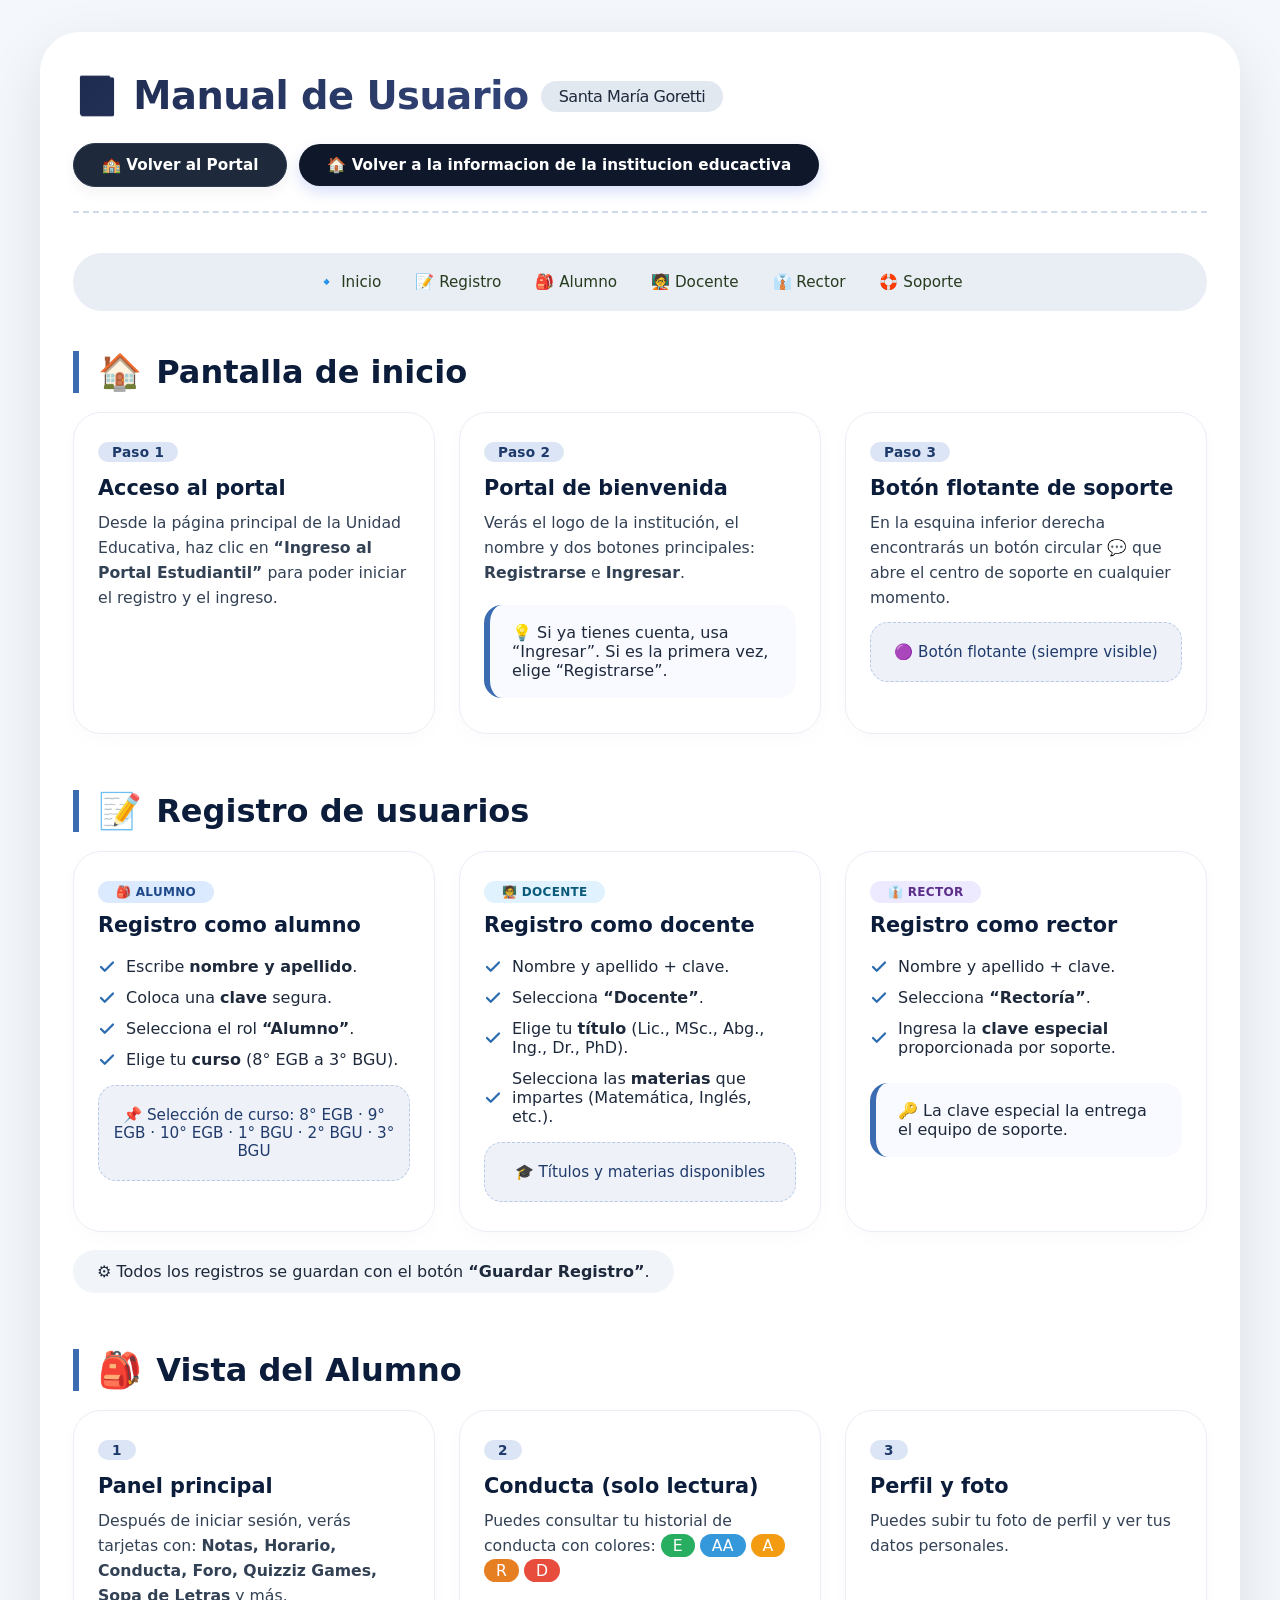
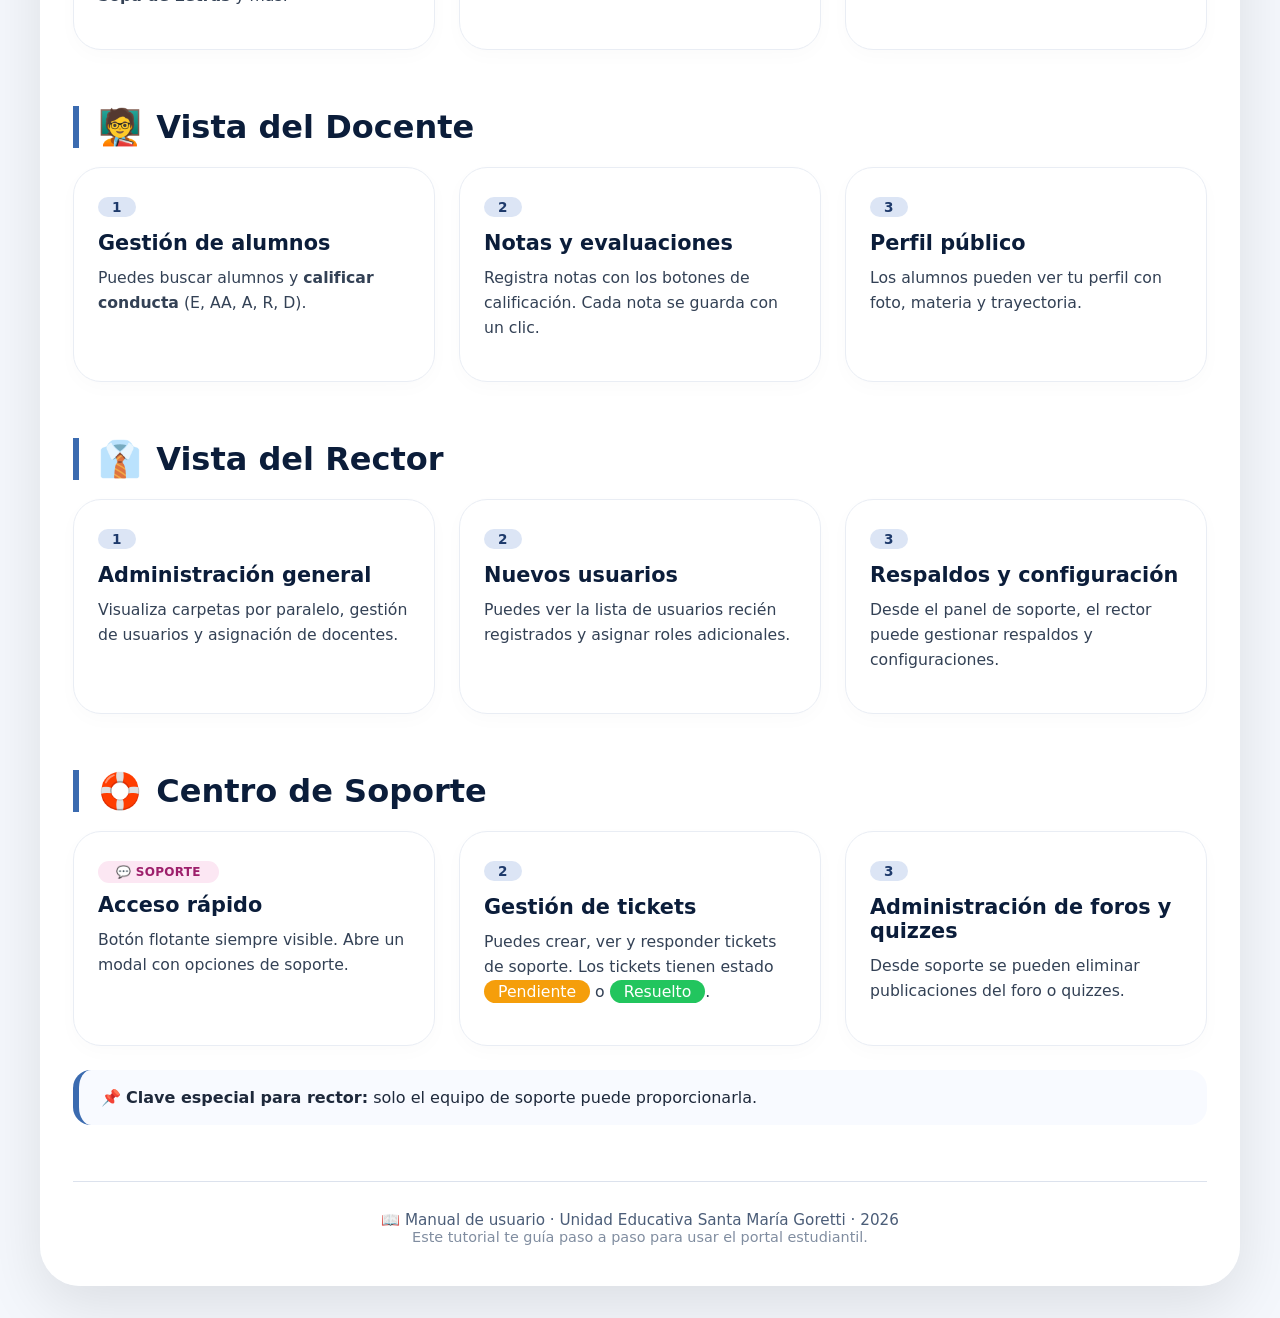
==== project/manual_usuario.html @ 56090a3a "manual" ====
<!DOCTYPE html>
<html lang="es">
<head>
  <meta charset="UTF-8">
  <meta name="viewport" content="width=device-width, initial-scale=1.0">
  <title>Manual de Usuario · Santa María Goretti</title>
<link rel="icon" type="image/png" href="img/manual_usuario.png">
<link rel="stylesheet" href="css/manual.css">
</head>
<body>
  <div class="manual-wrapper">

    <!-- HEADER -->
    <header class="manual-header">
      <h1>
        📘 Manual de Usuario
        <small>Santa María Goretti</small>
      </h1>
      <div class="botones-header">
        <a href="proyecto_F.html" class="btn-volver">🏫 Volver al Portal</a>
        <a href="index.html" class="btn-index">🏠 Volver a la informacion de la institucion educactiva</a>
      </div>
    </header>

    <!-- ÍNDICE RÁPIDO -->
    <nav class="indice">
      <a href="#inicio">🔹 Inicio</a>
      <a href="#registro">📝 Registro</a>
      <a href="#alumno">🎒 Alumno</a>
      <a href="#docente">🧑‍🏫 Docente</a>
      <a href="#rector">👔 Rector</a>
      <a href="#soporte">🛟 Soporte</a>
    </nav>

    <!-- ======== SECCIÓN 1: INICIO ======== -->
    <section id="inicio" class="seccion-manual">
      <h2><span class="emoji">🏠</span> Pantalla de inicio</h2>
      <div class="grid-tutorial">
        <div class="card-paso">
          <span class="numero">Paso 1</span>
          <h3>Acceso al portal</h3>
          <p>Desde la página principal de la Unidad Educativa, haz clic en <strong>“Ingreso al Portal Estudiantil”</strong> para poder iniciar el registro y el ingreso.</p>
        </div>
        <div class="card-paso">
          <span class="numero">Paso 2</span>
          <h3>Portal de bienvenida</h3>
          <p>Verás el logo de la institución, el nombre y dos botones principales: <strong>Registrarse</strong> e <strong>Ingresar</strong>.</p>
          <div class="destacado">
            💡 Si ya tienes cuenta, usa “Ingresar”. Si es la primera vez, elige “Registrarse”.
          </div>
        </div>
        <div class="card-paso">
          <span class="numero">Paso 3</span>
          <h3>Botón flotante de soporte</h3>
          <p>En la esquina inferior derecha encontrarás un botón circular <strong>💬</strong> que abre el centro de soporte en cualquier momento.</p>
          <div class="img-placeholder">
            🟣 Botón flotante (siempre visible)
          </div>
        </div>
      </div>
    </section>

    <!-- ======== SECCIÓN 2: REGISTRO ======== -->
    <section id="registro" class="seccion-manual">
      <h2><span class="emoji">📝</span> Registro de usuarios</h2>
      <div class="grid-tutorial">
        <div class="card-paso">
          <span class="badge-rol badge-alumno">🎒 Alumno</span>
          <h3>Registro como alumno</h3>
          <ul class="list-check">
            <li>Escribe <strong>nombre y apellido</strong>.</li>
            <li>Coloca una <strong>clave</strong> segura.</li>
            <li>Selecciona el rol <strong>“Alumno”</strong>.</li>
            <li>Elige tu <strong>curso</strong> (8° EGB a 3° BGU).</li>
          </ul>
          <div class="img-placeholder">
            📌 Selección de curso: 8° EGB · 9° EGB · 10° EGB · 1° BGU · 2° BGU · 3° BGU
          </div>
        </div>
        <div class="card-paso">
          <span class="badge-rol badge-docente">🧑‍🏫 Docente</span>
          <h3>Registro como docente</h3>
          <ul class="list-check">
            <li>Nombre y apellido + clave.</li>
            <li>Selecciona <strong>“Docente”</strong>.</li>
            <li>Elige tu <strong>título</strong> (Lic., MSc., Abg., Ing., Dr., PhD).</li>
            <li>Selecciona las <strong>materias</strong> que impartes (Matemática, Inglés, etc.).</li>
          </ul>
          <div class="img-placeholder">
            🎓 Títulos y materias disponibles
          </div>
        </div>
        <div class="card-paso">
          <span class="badge-rol badge-rector">👔 Rector</span>
          <h3>Registro como rector</h3>
          <ul class="list-check">
            <li>Nombre y apellido + clave.</li>
            <li>Selecciona <strong>“Rectoría”</strong>.</li>
            <li>Ingresa la <strong>clave especial</strong> proporcionada por soporte.</li>
          </ul>
          <div class="destacado">
            🔑 La clave especial la entrega el equipo de soporte.
          </div>
        </div>
      </div>
      <div style="margin-top: 18px; background: #f1f5f9; border-radius: 40px; padding: 12px 24px; display: inline-block;">
        ⚙️ Todos los registros se guardan con el botón <strong>“Guardar Registro”</strong>.
      </div>
    </section>

    <!-- ======== SECCIÓN 3: ALUMNO ======== -->
    <section id="alumno" class="seccion-manual">
      <h2><span class="emoji">🎒</span> Vista del Alumno</h2>
      <div class="grid-tutorial">
        <div class="card-paso">
          <span class="numero">1</span>
          <h3>Panel principal</h3>
          <p>Después de iniciar sesión, verás tarjetas con: <strong>Notas, Horario, Conducta, Foro, Quizziz Games, Sopa de Letras</strong> y más.</p>
        </div>
        <div class="card-paso">
          <span class="numero">2</span>
          <h3>Conducta (solo lectura)</h3>
          <p>Puedes consultar tu historial de conducta con colores: <span style="background:#27ae60; color:white; padding:2px 12px; border-radius:30px;">E</span> <span style="background:#3498db; color:white; padding:2px 12px; border-radius:30px;">AA</span> <span style="background:#f39c12; color:white; padding:2px 12px; border-radius:30px;">A</span> <span style="background:#e67e22; color:white; padding:2px 12px; border-radius:30px;">R</span> <span style="background:#e74c3c; color:white; padding:2px 12px; border-radius:30px;">D</span></p>
        </div>
        <div class="card-paso">
          <span class="numero">3</span>
          <h3>Perfil y foto</h3>
          <p>Puedes subir tu foto de perfil y ver tus datos personales.</p>
        </div>
      </div>
    </section>

    <!-- ======== SECCIÓN 4: DOCENTE ======== -->
    <section id="docente" class="seccion-manual">
      <h2><span class="emoji">🧑‍🏫</span> Vista del Docente</h2>
      <div class="grid-tutorial">
        <div class="card-paso">
          <span class="numero">1</span>
          <h3>Gestión de alumnos</h3>
          <p>Puedes buscar alumnos y <strong>calificar conducta</strong> (E, AA, A, R, D).</p>
        </div>
        <div class="card-paso">
          <span class="numero">2</span>
          <h3>Notas y evaluaciones</h3>
          <p>Registra notas con los botones de calificación. Cada nota se guarda con un clic.</p>
        </div>
        <div class="card-paso">
          <span class="numero">3</span>
          <h3>Perfil público</h3>
          <p>Los alumnos pueden ver tu perfil con foto, materia y trayectoria.</p>
        </div>
      </div>
    </section>

    <!-- ======== SECCIÓN 5: RECTOR ======== -->
    <section id="rector" class="seccion-manual">
      <h2><span class="emoji">👔</span> Vista del Rector</h2>
      <div class="grid-tutorial">
        <div class="card-paso">
          <span class="numero">1</span>
          <h3>Administración general</h3>
          <p>Visualiza carpetas por paralelo, gestión de usuarios y asignación de docentes.</p>
        </div>
        <div class="card-paso">
          <span class="numero">2</span>
          <h3>Nuevos usuarios</h3>
          <p>Puedes ver la lista de usuarios recién registrados y asignar roles adicionales.</p>
        </div>
        <div class="card-paso">
          <span class="numero">3</span>
          <h3>Respaldos y configuración</h3>
          <p>Desde el panel de soporte, el rector puede gestionar respaldos y configuraciones.</p>
        </div>
      </div>
    </section>

    <!-- ======== SECCIÓN 6: SOPORTE ======== -->
    <section id="soporte" class="seccion-manual">
      <h2><span class="emoji">🛟</span> Centro de Soporte</h2>
      <div class="grid-tutorial">
        <div class="card-paso">
          <span class="badge-rol badge-soporte">💬 Soporte</span>
          <h3>Acceso rápido</h3>
          <p>Botón flotante siempre visible. Abre un modal con opciones de soporte.</p>
        </div>
        <div class="card-paso">
          <span class="numero">2</span>
          <h3>Gestión de tickets</h3>
          <p>Puedes crear, ver y responder tickets de soporte. Los tickets tienen estado <span style="background:#f59e0b; color:white; padding:2px 14px; border-radius:30px;">Pendiente</span> o <span style="background:#22c55e; color:white; padding:2px 14px; border-radius:30px;">Resuelto</span>.</p>
        </div>
        <div class="card-paso">
          <span class="numero">3</span>
          <h3>Administración de foros y quizzes</h3>
          <p>Desde soporte se pueden eliminar publicaciones del foro o quizzes.</p>
        </div>
      </div>
      <div class="destacado" style="margin-top:24px;">
        📌 <strong>Clave especial para rector:</strong> solo el equipo de soporte puede proporcionarla.
      </div>
    </section>

    <!-- FOOTER -->
    <footer class="manual-footer">
      <p>📖 Manual de usuario · Unidad Educativa Santa María Goretti · 2026</p>
      <p style="font-size:0.9rem; opacity:0.7;">Este tutorial te guía paso a paso para usar el portal estudiantil.</p>
    </footer>
  </div>


</body>
</html>
---- project/css/manual.css ----
/* ====================================================
       ESTILOS MANUAL DE USUARIO
       (se puede copiar en un archivo manual_usuario.css)
       ==================================================== */
    * {
      margin: 0;
      padding: 0;
      box-sizing: border-box;
    }

    body {
      font-family: 'Segoe UI', Roboto, system-ui, -apple-system, sans-serif;
      background: #f4f7fc;
      color: #1e293b;
      padding: 2rem 1rem;
      min-height: 100vh;
      display: flex;
      flex-direction: column;
      align-items: center;
    }

    .manual-wrapper {
      max-width: 1200px;
      width: 100%;
      background: rgba(255, 255, 255, 0.92);
      backdrop-filter: blur(4px);
      border-radius: 40px;
      padding: 2.5rem 2rem;
      box-shadow: 0 20px 60px rgba(0, 0, 0, 0.10);
      border: 1px solid rgba(255, 255, 255, 0.3);
    }

    /* encabezado */
    .manual-header {
      display: flex;
      flex-wrap: wrap;
      align-items: center;
      justify-content: space-between;
      gap: 1.5rem;
      margin-bottom: 2.5rem;
      padding-bottom: 1.5rem;
      border-bottom: 2px dashed #d0d9e8;
    }

    .manual-header h1 {
      font-size: 2.4rem;
      font-weight: 700;
      background: linear-gradient(135deg, #1e2b4f, #3b4f8a);
      -webkit-background-clip: text;
      -webkit-text-fill-color: transparent;
      background-clip: text;
      letter-spacing: -0.5px;
      display: flex;
      align-items: center;
      gap: 12px;
    }

    .manual-header h1 small {
      font-size: 1rem;
      font-weight: 400;
      background: #eef2f7;
      padding: 6px 18px;
      border-radius: 40px;
      color: #1e293b;
      -webkit-text-fill-color: #1e293b;
      background: #e2e8f0;
    }

    /* Contenedor de botones */
    .botones-header {
      display: flex;
      flex-wrap: wrap;
      gap: 12px;
      align-items: center;
    }

    .btn-volver {
      background: #1e293b;
      color: white;
      padding: 12px 28px;
      border-radius: 40px;
      text-decoration: none;
      font-weight: 600;
      font-size: 0.95rem;
      transition: 0.25s;
      box-shadow: 0 6px 14px rgba(0, 0, 0, 0.05);
      border: 1px solid #2d3a4f;
      display: inline-flex;
      align-items: center;
      gap: 8px;
    }

    .btn-volver:hover {
      background: #0f172a;
      transform: translateY(-3px);
      box-shadow: 0 12px 24px rgba(0, 0, 0, 0.12);
    }

    .btn-index {
      background: #0f172a;
      color: white;
      padding: 12px 28px;
      border-radius: 40px;
      text-decoration: none;
      font-weight: 600;
      font-size: 0.95rem;
      transition: 0.25s;
      box-shadow: 0 6px 14px rgba(102, 126, 234, 0.25);
      border: none;
      display: inline-flex;
      align-items: center;
      gap: 8px;
    }

    .btn-index:hover {
      transform: translateY(-3px);
      box-shadow: 0 12px 28px rgba(102, 126, 234, 0.4);
    }

    /* índice rápido */
    .indice {
      display: flex;
      flex-wrap: wrap;
      gap: 10px 18px;
      background: #e9edf4;
      padding: 16px 24px;
      border-radius: 60px;
      margin-bottom: 2.5rem;
      justify-content: center;
    }

    .indice a {
      color: #273b1e;
      text-decoration: none;
      font-weight: 500;
      font-size: 0.95rem;
      padding: 4px 8px;
      border-radius: 30px;
      transition: 0.2s;
    }

    .indice a:hover {
      background: #ffffffcc;
      color: #1f3a7a;
      box-shadow: 0 2px 8px rgba(0,0,0,0.02);
    }

    /* tarjetas de sección */
    .seccion-manual {
      margin-bottom: 3.5rem;
      scroll-margin-top: 1.5rem;
    }

    .seccion-manual h2 {
      font-size: 2rem;
      font-weight: 600;
      color: #0b1d3a;
      display: flex;
      align-items: center;
      gap: 14px;
      margin-bottom: 1.2rem;
      border-left: 6px solid #3b6bb0;
      padding-left: 1.2rem;
    }

    .seccion-manual h2 .emoji {
      font-size: 2.2rem;
    }

    .grid-tutorial {
      display: grid;
      grid-template-columns: repeat(auto-fit, minmax(290px, 1fr));
      gap: 24px;
    }

    .card-paso {
      background: white;
      border-radius: 28px;
      padding: 1.8rem 1.5rem;
      box-shadow: 0 6px 20px rgba(0, 0, 0, 0.02);
      border: 1px solid #e9edf4;
      transition: all 0.25s;
    }

    .card-paso:hover {
      border-color: #b7c9e7;
      box-shadow: 0 12px 30px rgba(0, 20, 60, 0.06);
      transform: translateY(-4px);
    }

    .card-paso .numero {
      display: inline-block;
      background: #dce5f5;
      color: #1e3a6b;
      font-weight: 700;
      font-size: 0.85rem;
      padding: 2px 14px;
      border-radius: 40px;
      margin-bottom: 14px;
      letter-spacing: 0.3px;
    }

    .card-paso h3 {
      font-size: 1.3rem;
      margin-bottom: 10px;
      color: #0b1d3a;
    }

    .card-paso p {
      color: #334155;
      line-height: 1.6;
      margin-bottom: 12px;
      font-size: 0.98rem;
    }

    .card-paso .img-placeholder {
      background: #eef2f8;
      border-radius: 18px;
      padding: 20px 12px;
      text-align: center;
      color: #1f3a6b;
      font-weight: 500;
      font-size: 0.95rem;
      border: 1px dashed #b7c9e7;
      margin-top: 10px;
      display: flex;
      align-items: center;
      justify-content: center;
      gap: 10px;
      flex-wrap: wrap;
    }

    .card-paso .img-placeholder span {
      background: #d0ddea;
      padding: 4px 18px;
      border-radius: 30px;
      font-size: 0.8rem;
      color: #1f3a6b;
    }

    .badge-rol {
      display: inline-block;
      padding: 4px 18px;
      border-radius: 40px;
      font-weight: 600;
      font-size: 0.75rem;
      text-transform: uppercase;
      letter-spacing: 0.3px;
      margin-bottom: 10px;
    }

    .badge-alumno { background: #dbeafe; color: #1e4a8a; }
    .badge-docente { background: #e0f2fe; color: #0b5a7a; }
    .badge-rector { background: #ede9fe; color: #5b2e8a; }
    .badge-soporte { background: #fce7f3; color: #9d1f6b; }

    .list-check {
      list-style: none;
      padding: 0;
      margin: 14px 0 8px;
    }

    .list-check li {
      padding: 6px 0 6px 28px;
      background: url('data:image/svg+xml;utf8,<svg xmlns="http://www.w3.org/2000/svg" width="18" height="18" viewBox="0 0 24 24" fill="none" stroke="%232b6bb0" stroke-width="3" stroke-linecap="round" stroke-linejoin="round"><polyline points="20 6 9 17 4 12"></polyline></svg>') left center no-repeat;
      background-size: 18px;
      color: #1e293b;
    }

    .destacado {
      background: #f8faff;
      border-radius: 18px;
      padding: 18px 22px;
      border-left: 6px solid #3b6bb0;
      margin: 20px 0 6px;
      font-weight: 500;
    }

    /* soporte flotante (solo visual) */
    .flotante-ejemplo {
      position: fixed;
      bottom: 30px;
      right: 30px;
      background: #8f10aff1;
      color: white;
      width: 64px;
      height: 64px;
      border-radius: 50%;
      display: flex;
      align-items: center;
      justify-content: center;
      font-size: 32px;
      box-shadow: 0 8px 24px rgba(0, 0, 0, 0.2);
      cursor: default;
      z-index: 99;
      transition: 0.2s;
      border: none;
    }

    .flotante-ejemplo:hover {
      transform: scale(1.05);
      background: #7a0d96;
    }

    /* responsive */
    @media (max-width: 680px) {
      .manual-wrapper { padding: 1.5rem 1rem; }
      .manual-header { flex-direction: column; align-items: start; }
      .indice { border-radius: 30px; padding: 14px 18px; }
      .botones-header { width: 100%; }
      .btn-volver, .btn-index { flex: 1; justify-content: center; }
    }

    /* pie */
    .manual-footer {
      margin-top: 2.5rem;
      padding-top: 1.8rem;
      border-top: 1px solid #dce2ed;
      text-align: center;
      color: #4b5d78;
      font-size: 0.95rem;
    }
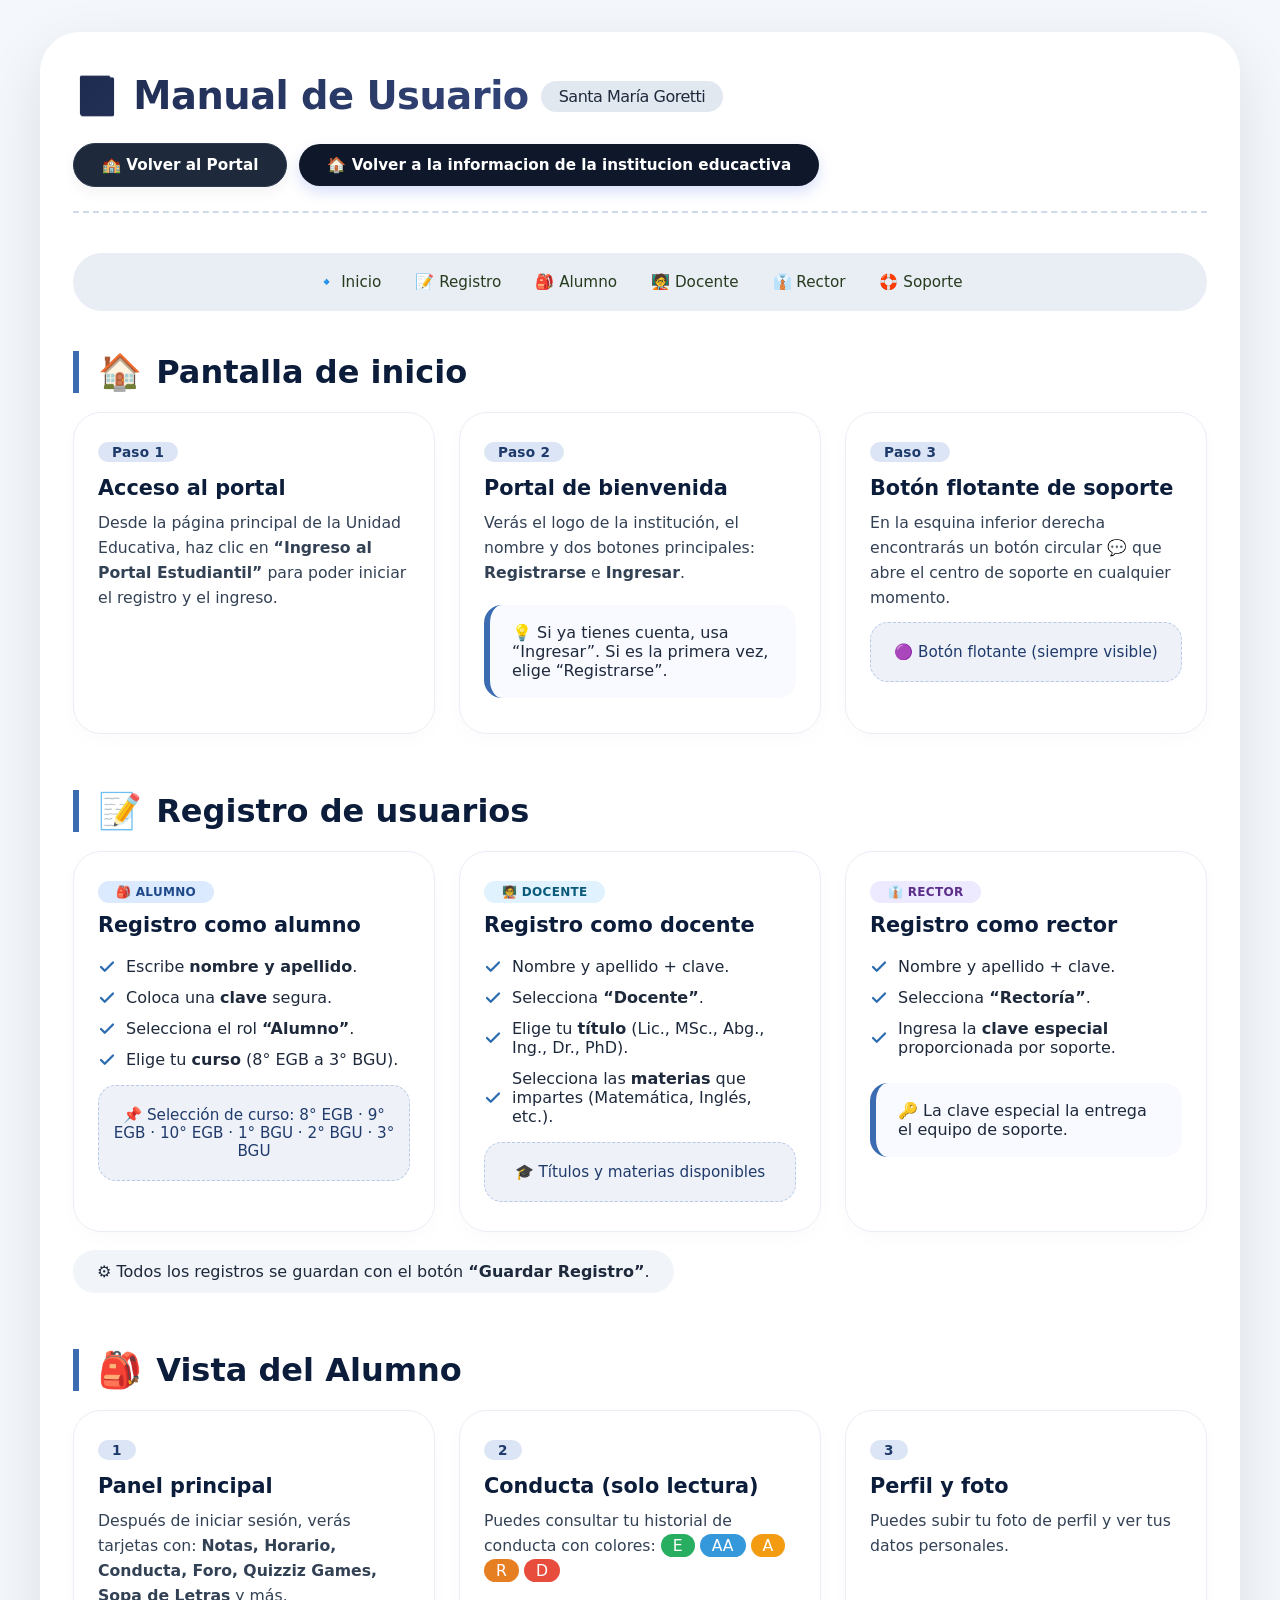
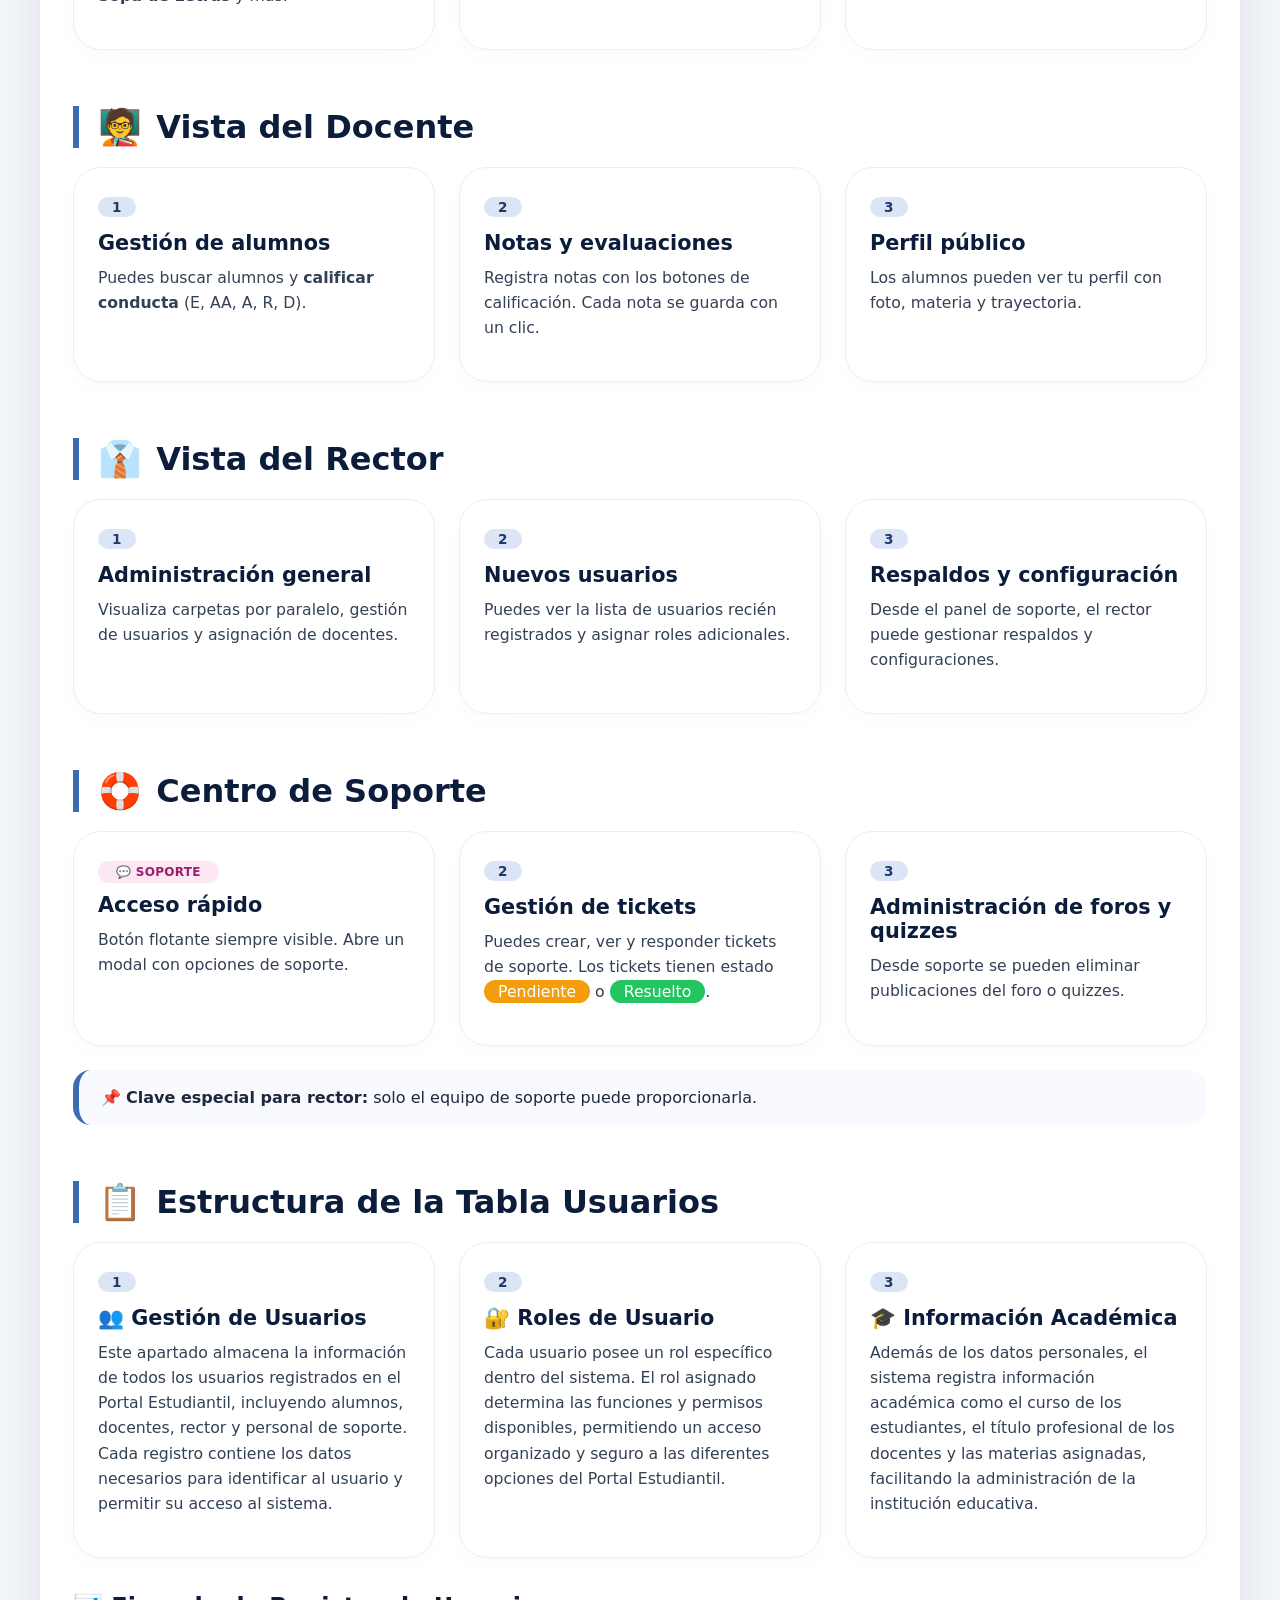
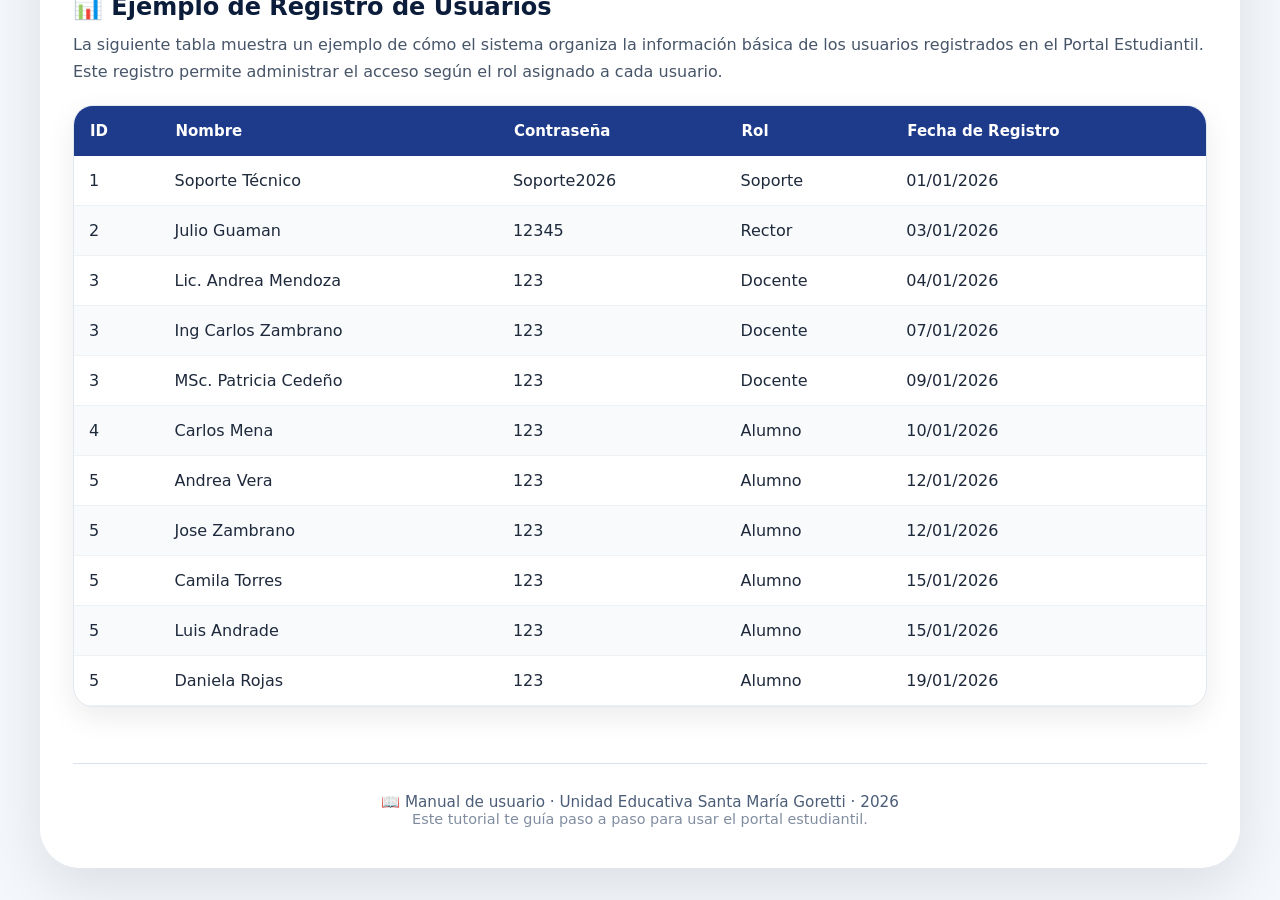
==== commit 1e68ad0c: "actualidad" ====
--- a/project/manual_usuario.html
+++ b/project/manual_usuario.html
@@ -199,6 +199,201 @@
       </div>
     </section>
 
+       <!-- ==========================================
+     ESTRUCTURA DE LA TABLA USUARIOS
+========================================== -->
+<section id="tablaUsuarios" class="seccion-manual">
+
+    <h2>
+        <span class="emoji">📋</span>
+        Estructura de la Tabla Usuarios
+    </h2>
+
+    <div class="grid-tutorial">
+
+        <!-- Gestión de Usuarios -->
+        <article class="card-paso">
+
+            <header>
+                <span class="numero">1</span>
+                <h3>👥 Gestión de Usuarios</h3>
+            </header>
+
+            <p>
+                Este apartado almacena la información de todos los usuarios
+                registrados en el Portal Estudiantil, incluyendo alumnos,
+                docentes, rector y personal de soporte. Cada registro contiene
+                los datos necesarios para identificar al usuario y permitir su
+                acceso al sistema.
+            </p>
+
+        </article>
+
+        <!-- Roles de Usuario -->
+        <article class="card-paso">
+
+            <header>
+                <span class="numero">2</span>
+                <h3>🔐 Roles de Usuario</h3>
+            </header>
+
+            <p>
+                Cada usuario posee un rol específico dentro del sistema.
+                El rol asignado determina las funciones y permisos disponibles,
+                permitiendo un acceso organizado y seguro a las diferentes
+                opciones del Portal Estudiantil.
+            </p>
+
+        </article>
+
+        <!-- Información Académica -->
+        <article class="card-paso">
+
+            <header>
+                <span class="numero">3</span>
+                <h3>🎓 Información Académica</h3>
+            </header>
+
+            <p>
+                Además de los datos personales, el sistema registra información
+                académica como el curso de los estudiantes, el título profesional
+                de los docentes y las materias asignadas, facilitando la
+                administración de la institución educativa.
+            </p>
+
+        </article>
+
+    </div>
+
+<!-- ==========================================
+     TABLA DE USUARIOS
+========================================== -->
+
+<h3 class="titulo-tabla">
+    📊 Ejemplo de Registro de Usuarios
+</h3>
+
+<p class="descripcion-tabla">
+    La siguiente tabla muestra un ejemplo de cómo el sistema organiza la
+    información básica de los usuarios registrados en el Portal Estudiantil.
+    Este registro permite administrar el acceso según el rol asignado a cada
+    usuario.
+</p>
+
+   <div class="tabla-contenedor">
+
+    <table class="tabla-manual">
+
+        <thead>
+
+            <tr>
+                <th>ID</th>
+                <th>Nombre</th>
+                <th>Contraseña</th>
+                <th>Rol</th>
+                <th>Fecha de Registro</th>
+            </tr>
+
+        </thead>
+
+        <tbody>
+
+            <tr>
+                <td>1</td>
+                <td>Soporte Técnico</td>
+                <td>Soporte2026</td>
+                <td>Soporte</td>
+                <td>01/01/2026</td>
+            </tr>
+
+            <tr>
+                <td>2</td>
+                <td>Julio Guaman</td>
+                <td>12345</td>
+                <td>Rector</td>
+                <td>03/01/2026</td>
+            </tr>
+
+            <tr>
+                <td>3</td>
+                <td>Lic. Andrea Mendoza</td>
+                <td>123</td>
+                <td>Docente</td>
+                <td>04/01/2026</td>
+            </tr>
+
+            <tr>
+                <td>3</td>
+                <td>Ing Carlos Zambrano</td>
+                <td>123</td>
+                <td>Docente</td>
+                <td>07/01/2026</td>
+            </tr>
+            
+             <tr>
+                <td>3</td>
+                <td>MSc. Patricia Cedeño</td>
+                <td>123</td>
+                <td>Docente</td>
+                <td>09/01/2026</td>
+            </tr>
+
+            <tr>
+                <td>4</td>
+                <td>Carlos Mena</td>
+                <td>123</td>
+                <td>Alumno</td>
+                <td>10/01/2026</td>
+            </tr>
+
+            <tr>
+                <td>5</td>
+                <td>Andrea Vera</td>
+                <td>123</td>
+                <td>Alumno</td>
+                <td>12/01/2026</td>
+            </tr>
+
+             <tr>
+                <td>5</td>
+                <td>Jose  Zambrano</td>
+                <td>123</td>
+                <td>Alumno</td>
+                <td>12/01/2026</td>
+            </tr>
+
+            <tr>
+                <td>5</td>
+                <td>Camila Torres</td>
+                <td>123</td>
+                <td>Alumno</td>
+                <td>15/01/2026</td>
+            </tr>
+
+            <tr>
+                <td>5</td>
+                <td>Luis  Andrade</td>
+                <td>123</td>
+                <td>Alumno</td>
+                <td>15/01/2026</td>
+            </tr>
+
+            <tr>
+                <td>5</td>
+                <td>Daniela Rojas</td>
+                <td>123</td>
+                <td>Alumno</td>
+                <td>19/01/2026</td>
+            </tr>
+
+        </tbody>
+
+    </table>
+
+</div>
+
+</section>
+
     <!-- FOOTER -->
     <footer class="manual-footer">
       <p>📖 Manual de usuario · Unidad Educativa Santa María Goretti · 2026</p>
--- a/project/css/manual.css
+++ b/project/css/manual.css
@@ -319,4 +319,95 @@
       text-align: center;
       color: #4b5d78;
       font-size: 0.95rem;
-    }+    }
+    /* =====================================
+   TABLAS DEL MANUAL
+=====================================*/
+
+.titulo-tabla{
+
+    margin-top:35px;
+    margin-bottom:10px;
+
+    color:#0b1d3a;
+
+    font-size:1.5rem;
+
+    font-weight:700;
+
+}
+
+.descripcion-tabla{
+
+    color:#475569;
+
+    line-height:1.7;
+
+    margin-bottom:20px;
+
+}
+
+.tabla-contenedor{
+
+    background:white;
+
+    border-radius:20px;
+
+    overflow:hidden;
+
+    box-shadow:0 10px 30px rgba(0,0,0,.08);
+
+    border:1px solid #e2e8f0;
+
+    margin-top:20px;
+
+}
+
+.tabla-manual{
+
+    width:100%;
+
+    border-collapse:collapse;
+
+}
+
+.tabla-manual thead{
+
+    background:#1e3a8a;
+
+    color:white;
+
+}
+
+.tabla-manual th{
+
+    padding:16px;
+
+    text-align:left;
+
+    font-size:15px;
+
+}
+
+.tabla-manual td{
+
+    padding:15px;
+
+    border-bottom:1px solid #edf2f7;
+
+}
+
+.tabla-manual tbody tr:nth-child(even){
+
+    background:#f8fafc;
+
+}
+
+.tabla-manual tbody tr:hover{
+
+    background:#e8f1ff;
+
+    transition:.25s;
+
+}
+
